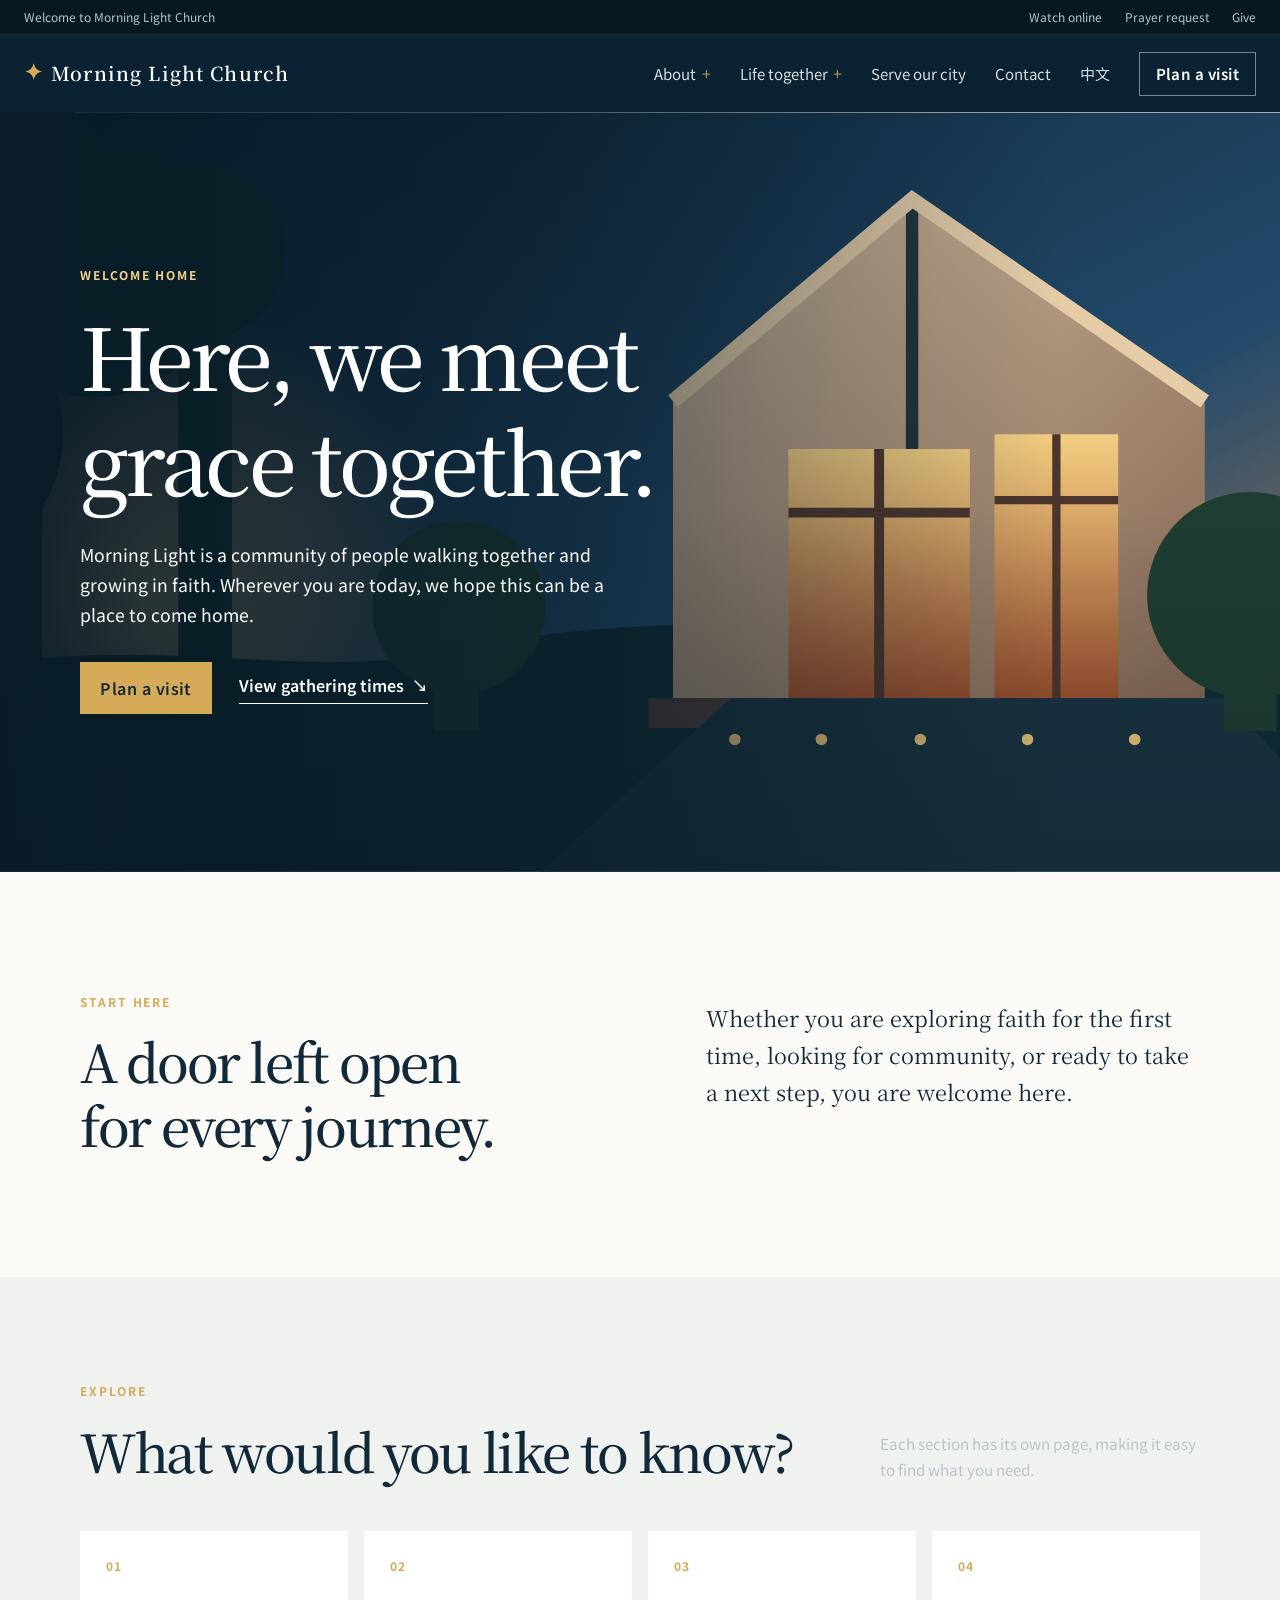
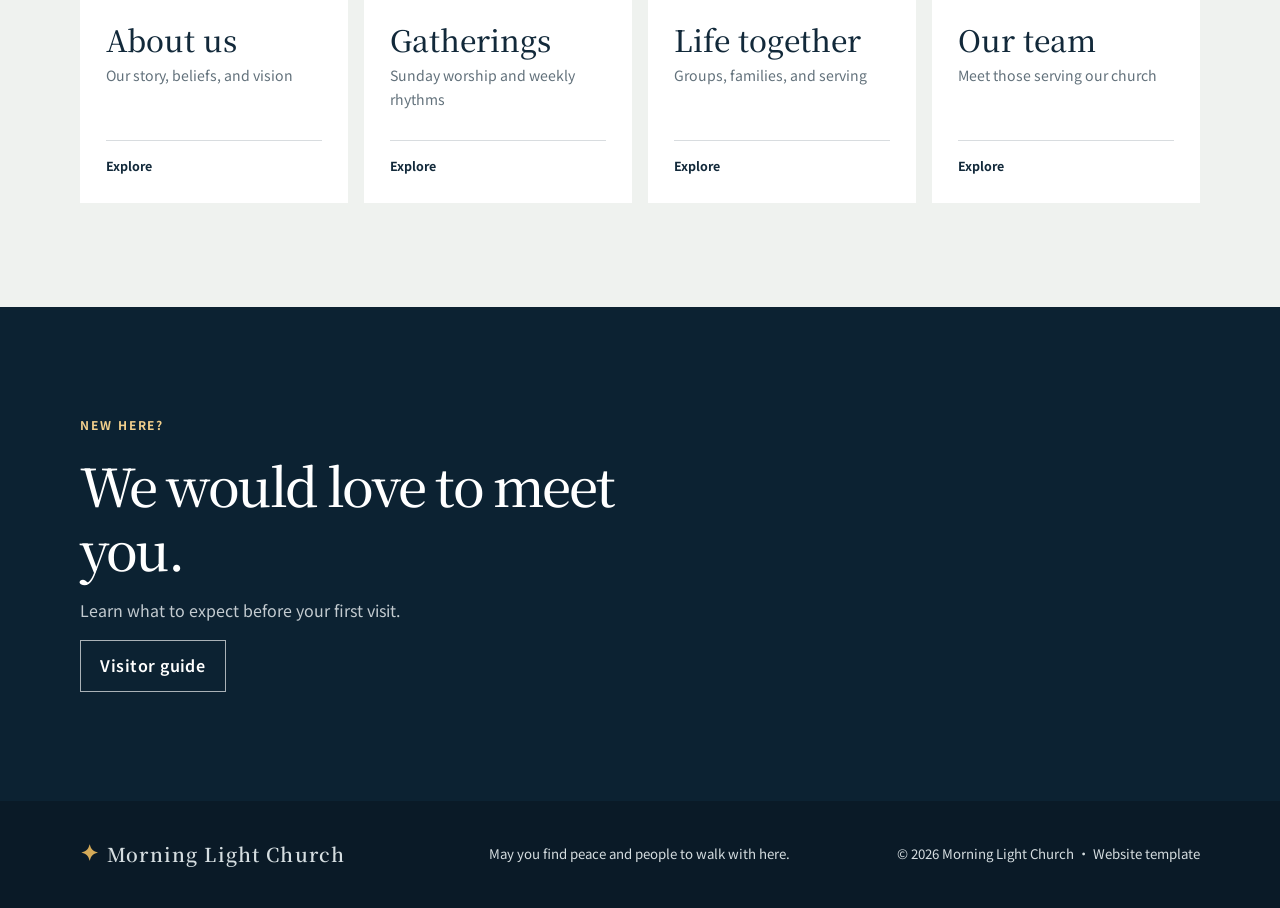
==== en/index.html @ b9b61e39 "Add English website version" ====
<!doctype html><html lang="en"><head><meta charset="UTF-8"/><meta name="viewport" content="width=device-width, initial-scale=1.0"/><meta name="description" content="Morning Light Church — a place to come home."/><title>Morning Light Church | Welcome home</title><link rel="preconnect" href="https://fonts.googleapis.com"/><link rel="preconnect" href="https://fonts.gstatic.com" crossorigin/><link href="https://fonts.googleapis.com/css2?family=Noto+Serif+SC:wght@400;500;600;700&family=Noto+Sans+SC:wght@400;500;600;700&display=swap" rel="stylesheet"/><link rel="stylesheet" href="../styles.css"/></head><body><a class="skip-link" href="#main">Skip to main content</a><header class="site-header"><div class="utility-bar"><div class="header-wrap utility-content"><p>Welcome to Morning Light Church</p><nav><a href="gatherings.html">Watch online</a><a href="contact.html">Prayer request</a><a href="contact.html">Give</a></nav></div></div><div class="main-nav-row"><div class="header-wrap nav-content"><a class="brand" href="index.html"><span class="brand-mark">✦</span><span>Morning Light Church</span></a><button class="menu-toggle" type="button" aria-expanded="false" aria-controls="site-nav"><span></span><span></span><span></span><b>Menu</b></button><nav id="site-nav" class="site-nav"><details class="nav-group"><summary>About</summary><div class="dropdown-menu"><a href="about.html">Our church</a><a href="team.html">Pastors & team</a><a href="visit.html">Plan a visit</a></div></details><details class="nav-group"><summary>Life together</summary><div class="dropdown-menu"><a href="gatherings.html">Gatherings</a><a href="ministries.html">Groups & ministries</a><a href="contact.html">Prayer & care</a></div></details><a href="ministries.html">Serve our city</a><a href="contact.html">Contact</a><a class="language-toggle" href="../index.html">中文</a><a class="nav-button" href="visit.html">Plan a visit</a></nav></div></div></header><main id="main"><section class="hero"><img src="../assets/church-hero.svg" alt="An illustrated church building glowing at dusk"/><div class="hero-overlay"></div><div class="hero-content wrap"><p class="eyebrow light">WELCOME HOME</p><h1>Here, we meet<br/>grace together.</h1><p class="hero-copy">Morning Light is a community of people walking together and growing in faith. Wherever you are today, we hope this can be a place to come home.</p><div class="hero-actions"><a class="button button-gold" href="visit.html">Plan a visit</a><a class="text-link light" href="gatherings.html">View gathering times <span aria-hidden="true">↘</span></a></div></div></section><section class="home-intro wrap section-pad"><div><p class="eyebrow">START HERE</p><h2>A door left open<br/>for every journey.</h2></div><p class="lead">Whether you are exploring faith for the first time, looking for community, or ready to take a next step, you are welcome here.</p></section><section class="home-links"><div class="wrap"><div class="section-heading"><div><p class="eyebrow">EXPLORE</p><h2>What would you like to know?</h2></div><p>Each section has its own page, making it easy to find what you need.</p></div><div class="link-card-grid"><a class="link-card" href="about.html"><span>01</span><h3>About us</h3><p>Our story, beliefs, and vision</p><b>Explore</b></a><a class="link-card" href="gatherings.html"><span>02</span><h3>Gatherings</h3><p>Sunday worship and weekly rhythms</p><b>Explore</b></a><a class="link-card" href="ministries.html"><span>03</span><h3>Life together</h3><p>Groups, families, and serving</p><b>Explore</b></a><a class="link-card" href="team.html"><span>04</span><h3>Our team</h3><p>Meet those serving our church</p><b>Explore</b></a></div></div></section><section class="home-cta"><div class="wrap"><p class="eyebrow light">NEW HERE?</p><h2>We would love to meet you.</h2><p>Learn what to expect before your first visit.</p><a class="button button-outline" href="visit.html">Visitor guide</a></div></section></main><footer class="site-footer"><div class="wrap footer-grid"><a class="brand" href="index.html"><span class="brand-mark">✦</span><span>Morning Light Church</span></a><p>May you find peace and people to walk with here.</p><p>© <span id="year"></span> Morning Light Church · Website template</p></div></footer><script src="../script.js"></script></body></html>
---- styles.css ----
:root {
  --ink: #12293a;
  --deep: #0c2232;
  --paper: #fbfaf7;
  --sand: #e9e2d7;
  --gold: #d5aa58;
  --muted: #62717b;
  --line: rgba(18, 41, 58, .16);
  --serif: "Noto Serif SC", Georgia, serif;
  --sans: "Noto Sans SC", system-ui, sans-serif;
}

* { box-sizing: border-box; }
html { scroll-behavior: smooth; scroll-padding-top: 5rem; }
body { margin: 0; color: var(--ink); background: var(--paper); font-family: var(--sans); font-size: 16px; line-height: 1.7; }
a { color: inherit; text-decoration: none; }
.wrap { width: min(1120px, calc(100% - 3rem)); margin: 0 auto; }
.section-pad { padding: 7.5rem 0; }
.skip-link { position: fixed; left: 1rem; top: -5rem; z-index: 100; background: var(--gold); padding: .5rem 1rem; color: var(--deep); }
.skip-link:focus { top: 1rem; }

.site-header { background: rgba(12, 34, 50, .98); color: white; position: sticky; top: 0; z-index: 20; }
.header-wrap { margin: 0 auto; width: min(1320px, calc(100% - 3rem)); }
.utility-bar { background: #081823; border-bottom: 1px solid rgba(255,255,255,.1); font-size: .75rem; }
.utility-content { align-items: center; color: #b8c5ca; display: flex; height: 2.15rem; justify-content: space-between; }
.utility-content p { margin: 0; }
.utility-content nav { display: flex; gap: 1.4rem; }
.utility-content a:hover { color: var(--gold); }
.main-nav-row { background: rgba(12, 34, 50, .98); }
.nav-content { align-items: center; display: flex; height: 4.8rem; justify-content: space-between; }
.brand { align-items: center; display: inline-flex; font-family: var(--serif); font-size: 1.2rem; font-weight: 600; gap: .5rem; letter-spacing: .06em; white-space: nowrap; }
.brand-mark { color: var(--gold); font-family: Georgia, serif; font-size: 1.35rem; }
.site-nav { align-items: center; display: flex; gap: 1.8rem; font-size: .94rem; }
.site-nav > a:not(.nav-button), .nav-group > summary { cursor: pointer; opacity: .84; }
.site-nav > a:hover, .site-nav > a:focus, .nav-group > summary:hover, .nav-group > summary:focus { color: var(--gold); opacity: 1; }
.nav-group { position: relative; }
.nav-group summary { list-style: none; }
.nav-group summary::-webkit-details-marker { display: none; }
.nav-group summary::after { color: var(--gold); content: "+"; font-size: 1rem; margin-left: .35rem; }
.nav-group[open] summary::after { content: "–"; }
.dropdown-menu { background: #102b3d; border: 1px solid rgba(255,255,255,.14); box-shadow: 0 1rem 2rem rgba(0,0,0,.22); display: grid; left: -.8rem; min-width: 11.4rem; padding: .5rem .8rem; position: absolute; top: 2rem; }
.dropdown-menu a { border-bottom: 1px solid rgba(255,255,255,.1); color: #e8edef; padding: .62rem 0; }
.dropdown-menu a:last-child { border: 0; }
.dropdown-menu a:hover { color: var(--gold); }
.nav-button, .button { border: 1px solid transparent; display: inline-block; font-weight: 600; letter-spacing: .03em; padding: .72rem 1.2rem; transition: .2s ease; }
.nav-button { border-color: rgba(255,255,255,.45); padding: .5rem 1rem; }
.nav-button:hover { background: white; color: var(--deep); }
.menu-toggle { background: transparent; border: 0; color: white; cursor: pointer; display: none; padding: .5rem 0; }
.menu-toggle span { background: currentColor; display: block; height: 1px; margin: 4px 0; width: 22px; }
.menu-toggle b { clip: rect(0 0 0 0); clip-path: inset(50%); height: 1px; overflow: hidden; position: absolute; white-space: nowrap; width: 1px; }

.hero { color: #fff; min-height: min(760px, calc(100vh - 5rem)); overflow: hidden; position: relative; }
.hero > img, .hero-overlay { height: 100%; inset: 0; position: absolute; width: 100%; }
.hero > img { object-fit: cover; object-position: center; }
.hero-overlay { background: linear-gradient(90deg, rgba(8, 26, 39, .91) 0%, rgba(8,26,39,.55) 45%, rgba(8,26,39,.05) 83%), linear-gradient(0deg, rgba(8,26,39,.26), transparent 48%); }
.hero-content { padding-top: clamp(7rem, 17vh, 12rem); position: relative; }
.eyebrow, .section-label, .card-kicker, .detail-label { font-size: .75rem; font-weight: 700; letter-spacing: .16em; margin: 0 0 1.05rem; text-transform: uppercase; }
.eyebrow { color: var(--gold); }
.eyebrow.light { color: #f2cf8c; }
h1, h2 { font-family: var(--serif); font-weight: 500; letter-spacing: -.045em; line-height: 1.22; }
h1 { font-size: clamp(3.2rem, 6.7vw, 6.2rem); margin: 0; }
h2 { font-size: clamp(2.3rem, 4.1vw, 4.1rem); margin: 0; }
.hero-copy { font-size: 1.1rem; margin: 1.8rem 0 2rem; max-width: 34rem; }
.hero-actions { align-items: center; display: flex; flex-wrap: wrap; gap: 1.7rem; }
.button-gold { background: var(--gold); color: #132837; }
.button-gold:hover { background: #f0c978; transform: translateY(-2px); }
.text-link { border-bottom: 1px solid currentColor; font-weight: 600; padding-bottom: .25rem; }
.text-link span { display: inline-block; padding-left: .25rem; }
.text-link:hover span { transform: translate(2px, 2px); }
.scroll-note { bottom: 1.5rem; font-size: .75rem; font-weight: 600; letter-spacing: .1em; position: absolute; right: max(1.5rem, calc((100% - 1120px) / 2)); text-transform: uppercase; }
.scroll-note span { font-size: 1.2rem; margin-left: .5rem; }

.intro { display: grid; gap: 2rem; grid-template-columns: 1fr 3fr; }
.section-label { color: var(--muted); padding-top: .65rem; }
.intro-grid { display: grid; gap: 3rem; grid-template-columns: 1fr 1fr; }
.lead { font-family: var(--serif); font-size: 1.35rem; line-height: 1.7; margin-top: 0; }
.intro-grid .text-link { display: inline-block; margin-top: .8rem; }

.gatherings { background: var(--deep); color: #f9f7f3; }
.section-heading { align-items: end; display: flex; gap: 2rem; justify-content: space-between; margin-bottom: 3rem; }
.section-heading > p { color: #bac4c9; font-size: .95rem; margin: 0; max-width: 20rem; }
.gathering-grid { display: grid; gap: 1rem; grid-template-columns: repeat(3, 1fr); }
.gathering-card { background: rgba(255,255,255,.06); border: 1px solid rgba(255,255,255,.15); display: flex; flex-direction: column; min-height: 292px; padding: 2rem; }
.gathering-card.featured { background: var(--gold); border-color: var(--gold); color: var(--deep); }
.card-kicker { color: inherit; opacity: .72; }
.time { font-family: var(--serif); font-size: 1.1rem; margin: 0 0 .4rem; }
.time strong { display: block; font-size: 2.4rem; font-weight: 500; }
.gathering-card > p:not(.card-kicker):not(.time) { color: inherit; opacity: .82; }
.tag { border-top: 1px solid currentColor; font-size: .76rem; font-weight: 600; letter-spacing: .08em; margin-top: auto; opacity: .72; padding-top: 1rem; text-transform: uppercase; }

.ministries { padding-bottom: 7.5rem; }
.section-heading.narrow { display: block; }
.ministry-list { border-top: 1px solid var(--line); }
.ministry-row { align-items: baseline; border-bottom: 1px solid var(--line); display: grid; font-family: var(--serif); font-size: clamp(1.4rem, 2.5vw, 2.2rem); gap: 1rem; grid-template-columns: 1.3fr 1fr auto; padding: 1.6rem 0; transition: color .2s, padding .2s; }
.ministry-row span:nth-child(2) { color: var(--muted); font-family: var(--sans); font-size: .92rem; }
.ministry-row b { color: var(--gold); font-family: var(--sans); font-size: 1.7rem; font-weight: 400; }
.ministry-row:hover { color: #9e6d1d; padding-left: .65rem; }

.team { background: #eff2ef; }
.team-heading { align-items: end; }
.team-heading > div:last-child { max-width: 22rem; }
.team-heading .text-link { display: inline-block; margin-top: 1rem; }
.team-grid { display: grid; gap: 1.2rem; grid-template-columns: repeat(3, 1fr); }
.person-card { background: white; padding: 1.35rem 1.35rem 1.7rem; }
.avatar { align-items: center; color: white; display: flex; font-family: var(--serif); font-size: 2.1rem; height: 13rem; justify-content: center; margin-bottom: 1.4rem; overflow: hidden; position: relative; }
.avatar::after { background: linear-gradient(145deg, transparent 40%, rgba(255,255,255,.2)); content: ""; inset: 0; position: absolute; }
.avatar-one { background: linear-gradient(135deg, #1b4755, #9c7948); }
.avatar-two { background: linear-gradient(135deg, #604d4c, #c49965); }
.avatar-three { background: linear-gradient(135deg, #2b4650, #799788); }
.role { color: #87662d; font-size: .74rem; font-weight: 700; letter-spacing: .12em; margin: 0; text-transform: uppercase; }
.person-card h3 { font-family: var(--serif); font-size: 1.8rem; font-weight: 500; margin: .35rem 0 .65rem; }
.person-card > p:last-child { color: var(--muted); font-size: .91rem; margin: 0; }

.visit { background: var(--deep); color: white; display: grid; grid-template-columns: 1.08fr .92fr; min-height: 38rem; }
.visit-image { background: linear-gradient(90deg, transparent 58%, var(--deep)), url("assets/church-hero.svg") center / cover; }
.visit-copy { align-self: center; max-width: 36rem; padding: 5rem clamp(2rem, 7vw, 7rem) 5rem 3rem; }
.visit-copy > p:not(.eyebrow) { color: #c3cbd0; margin: 1.6rem 0 2rem; }
.button-outline { border-color: rgba(255,255,255,.65); color: white; }
.button-outline:hover { background: white; color: var(--deep); }

.contact { display: grid; gap: 4rem; grid-template-columns: 1fr 1fr; }
.contact-intro { font-size: 1.1rem; max-width: 29rem; }
.contact-details { display: grid; gap: 1.25rem; grid-template-columns: 1fr 1fr; }
.contact-details > div { border-top: 1px solid var(--line); padding-top: 1rem; }
.detail-label { color: var(--muted); margin-bottom: .3rem; }
.contact-details p { margin: 0; }
.contact-details a:not(.button) { border-bottom: 1px solid var(--ink); }
.button-dark { align-self: end; background: var(--deep); color: white; justify-self: start; }
.button-dark:hover { background: #29485d; }
.template-note { color: var(--muted); font-size: .78rem; grid-column: 1 / -1; }
.site-footer { background: #0a1a27; color: #d5dde0; padding: 2.2rem 0; }
.footer-grid { align-items: center; display: grid; gap: 1.5rem; grid-template-columns: 1fr 1fr auto; }
.footer-grid p { font-size: .83rem; margin: 0; }

/* Multi-page content */
.home-intro { align-items: start; display: grid; gap: 5rem; grid-template-columns: 1.05fr .95fr; }
.home-intro .lead { margin: .5rem 0 0; }
.home-links { background: #eff2ef; padding: 6.5rem 0; }
.link-card-grid { display: grid; gap: 1rem; grid-template-columns: repeat(4, 1fr); }
.link-card { background: white; display: flex; flex-direction: column; min-height: 17rem; padding: 1.6rem; transition: background .2s, transform .2s; }
.link-card:hover { background: var(--deep); color: white; transform: translateY(-4px); }
.link-card > span { color: var(--gold); font-size: .75rem; font-weight: 700; letter-spacing: .12em; }
.link-card h3 { font-family: var(--serif); font-size: 1.85rem; font-weight: 500; line-height: 1.3; margin: 2.7rem 0 .35rem; }
.link-card p { color: var(--muted); font-size: .88rem; margin: 0; }
.link-card:hover p { color: #c8d3d7; }
.link-card b { border-top: 1px solid var(--line); font-size: .78rem; margin-top: auto; padding-top: .9rem; }
.link-card:hover b { border-color: rgba(255,255,255,.25); }
.next-steps { align-items: end; display: grid; gap: 5rem; grid-template-columns: .9fr 1.1fr; }
.schedule-mini { display: grid; gap: .75rem; grid-template-columns: repeat(3, 1fr); }
.schedule-mini article { border-top: 1px solid var(--line); display: grid; padding-top: .8rem; }
.schedule-mini p { color: var(--muted); font-size: .78rem; font-weight: 700; letter-spacing: .1em; margin: 0; text-transform: uppercase; }
.schedule-mini strong { font-family: var(--serif); font-size: 2rem; font-weight: 500; }
.schedule-mini span { font-size: .88rem; }
.schedule-mini .button { grid-column: 1 / -1; justify-self: start; margin-top: 1rem; }
.home-cta { background: var(--deep); color: white; padding: 6.8rem 0; }
.home-cta .wrap { max-width: 1120px; }
.home-cta h2 { max-width: 36rem; }
.home-cta p:not(.eyebrow) { color: #c3cbd0; max-width: 31rem; }

.page-banner { background: linear-gradient(115deg, #102d3e, #264b5c); color: white; padding: 7rem 0 6.2rem; }
.page-banner.compact { padding: 5.6rem 0; }
.page-banner h1 { font-size: clamp(3rem, 5.4vw, 5.4rem); max-width: 54rem; }
.page-banner > .wrap > p:last-child { color: #c6d0d5; font-size: 1.05rem; max-width: 41rem; }
.visit-banner { background: linear-gradient(90deg, rgba(10,31,44,.9), rgba(10,31,44,.66)), url("assets/church-hero.svg") center / cover; }
.content-grid { display: grid; gap: 4rem; grid-template-columns: 1fr 2fr; }
.content-grid > div { max-width: 45rem; }
.content-grid > div > p:not(.lead) { font-size: 1.05rem; }
.values { background: var(--deep); color: white; padding: 6.2rem 0; }
.value-grid { display: grid; gap: 2rem; grid-template-columns: repeat(3, 1fr); }
.value-grid article { border-top: 1px solid rgba(255,255,255,.25); padding-top: 1.2rem; }
.value-grid span { color: var(--gold); font-size: .76rem; font-weight: 700; letter-spacing: .12em; }
.value-grid h2 { font-size: 2.25rem; margin: 1.5rem 0 .55rem; }
.value-grid p { color: #c4d0d3; margin: 0; }
.centered-cta { text-align: center; }
.centered-cta .button { margin-top: 1.2rem; }
.soft-section { background: #eff2ef; padding: 3.8rem 0; }
.split-callout { align-items: end; display: flex; gap: 2rem; justify-content: space-between; }
.split-callout h2 { font-size: clamp(2.1rem, 3.4vw, 3.4rem); }
.schedule-list { border-top: 1px solid var(--line); }
.schedule-list article { align-items: center; border-bottom: 1px solid var(--line); display: grid; gap: 2rem; grid-template-columns: 5rem 8rem 1fr auto; padding: 2rem 0; }
.schedule-day { color: var(--muted); font-size: .85rem; font-weight: 700; letter-spacing: .1em; margin: 0; }
.schedule-time { font-family: var(--serif); font-size: 2.2rem; margin: 0; }
.schedule-list h2 { font-size: 1.7rem; margin: 0; }
.schedule-list h2 + p { color: var(--muted); font-size: .92rem; margin: .25rem 0 0; }
.schedule-list span { border: 1px solid var(--line); font-size: .76rem; padding: .3rem .6rem; }
.ministry-page-list { border-top: 1px solid var(--line); }
.ministry-page-list article { align-items: center; border-bottom: 1px solid var(--line); display: grid; gap: 2rem; grid-template-columns: 3rem 1fr auto; padding: 2rem 0; }
.ministry-page-list > article > span { color: #9e6d1d; font-size: .78rem; font-weight: 700; letter-spacing: .1em; }
.ministry-page-list h2 { font-size: 2rem; margin: 0; }
.ministry-page-list p { color: var(--muted); margin: .25rem 0 0; }
.ministry-page-list a { border-bottom: 1px solid var(--ink); font-size: .9rem; font-weight: 700; }
.visit-steps { display: grid; gap: 1rem; grid-template-columns: repeat(3, 1fr); }
.visit-steps article { background: #eff2ef; min-height: 15rem; padding: 1.7rem; }
.visit-steps span { color: #9e6d1d; font-size: .75rem; font-weight: 700; letter-spacing: .12em; }
.visit-steps h3 { font-family: var(--serif); font-size: 1.8rem; font-weight: 500; margin: 2rem 0 .5rem; }
.visit-steps p { color: var(--muted); font-size: .9rem; margin: 0; }
.contact-page { display: grid; gap: 5rem; grid-template-columns: 1fr 1fr; }
.contact-details.wide { gap: 1.7rem 2rem; }

@media (max-width: 760px) {
  .wrap { width: min(100% - 2.25rem, 1120px); }
  .section-pad { padding: 4.8rem 0; }
  .header-wrap { width: min(100% - 2.25rem, 1120px); }
  .utility-bar { display: none; }
  .nav-content { height: 4.5rem; }
  .menu-toggle { display: block; }
  .site-nav { align-items: stretch; background: var(--deep); display: none; flex-direction: column; gap: 0; left: 0; padding: .6rem 1.125rem 1.2rem; position: absolute; right: 0; top: 4.5rem; }
  .site-nav.is-open { display: flex; }
  .site-nav > a, .nav-group { border-bottom: 1px solid rgba(255,255,255,.12); padding: .85rem 0; }
  .nav-group summary { display: flex; justify-content: space-between; }
  .dropdown-menu { box-shadow: none; margin-top: .65rem; position: static; }
  .site-nav .nav-button { border: 1px solid rgba(255,255,255,.4); margin-top: .7rem; text-align: center; }
  .hero { min-height: 650px; }
  .hero-content { padding-top: 8.5rem; }
  .hero-overlay { background: linear-gradient(90deg, rgba(8,26,39,.85), rgba(8,26,39,.35)), linear-gradient(0deg, rgba(8,26,39,.55), transparent); }
  .intro, .intro-grid, .contact { grid-template-columns: 1fr; }
  .intro { gap: 0; }
  .intro-grid { gap: 1.2rem; }
  .section-heading { align-items: start; flex-direction: column; margin-bottom: 2rem; }
  .gathering-grid { grid-template-columns: 1fr; }
  .gathering-card { min-height: 230px; }
  .ministry-row { align-items: center; grid-template-columns: 1fr auto; }
  .ministry-row span:nth-child(2) { display: none; }
  .visit { grid-template-columns: 1fr; }
  .visit-image { height: 18rem; }
  .visit-copy { padding: 3.8rem 1.125rem; }
  .contact-details { grid-template-columns: 1fr; }
  .team-grid { grid-template-columns: 1fr; }
  .avatar { height: 11rem; }
  .footer-grid { align-items: start; grid-template-columns: 1fr; }
  .home-intro, .next-steps, .content-grid, .contact-page { gap: 2rem; grid-template-columns: 1fr; }
  .home-links { padding: 4.8rem 0; }
  .link-card-grid { grid-template-columns: 1fr 1fr; }
  .link-card { min-height: 14rem; }
  .link-card h3 { font-size: 1.45rem; margin-top: 1.8rem; }
  .schedule-mini { grid-template-columns: 1fr 1fr; }
  .page-banner, .page-banner.compact { padding: 4.7rem 0; }
  .value-grid, .visit-steps { grid-template-columns: 1fr; }
  .value-grid { gap: 1.3rem; }
  .split-callout { align-items: start; flex-direction: column; }
  .schedule-list article { align-items: start; gap: .5rem 1rem; grid-template-columns: 4rem 1fr; }
  .schedule-list article > div { grid-column: 1 / -1; }
  .schedule-list article > span { grid-column: 1 / -1; }
  .ministry-page-list article { align-items: start; gap: .7rem 1rem; grid-template-columns: 2rem 1fr; }
  .ministry-page-list article > a { grid-column: 2; justify-self: start; }
}

@media (prefers-reduced-motion: reduce) { html { scroll-behavior: auto; } *, *::before, *::after { transition-duration: .01ms !important; } }
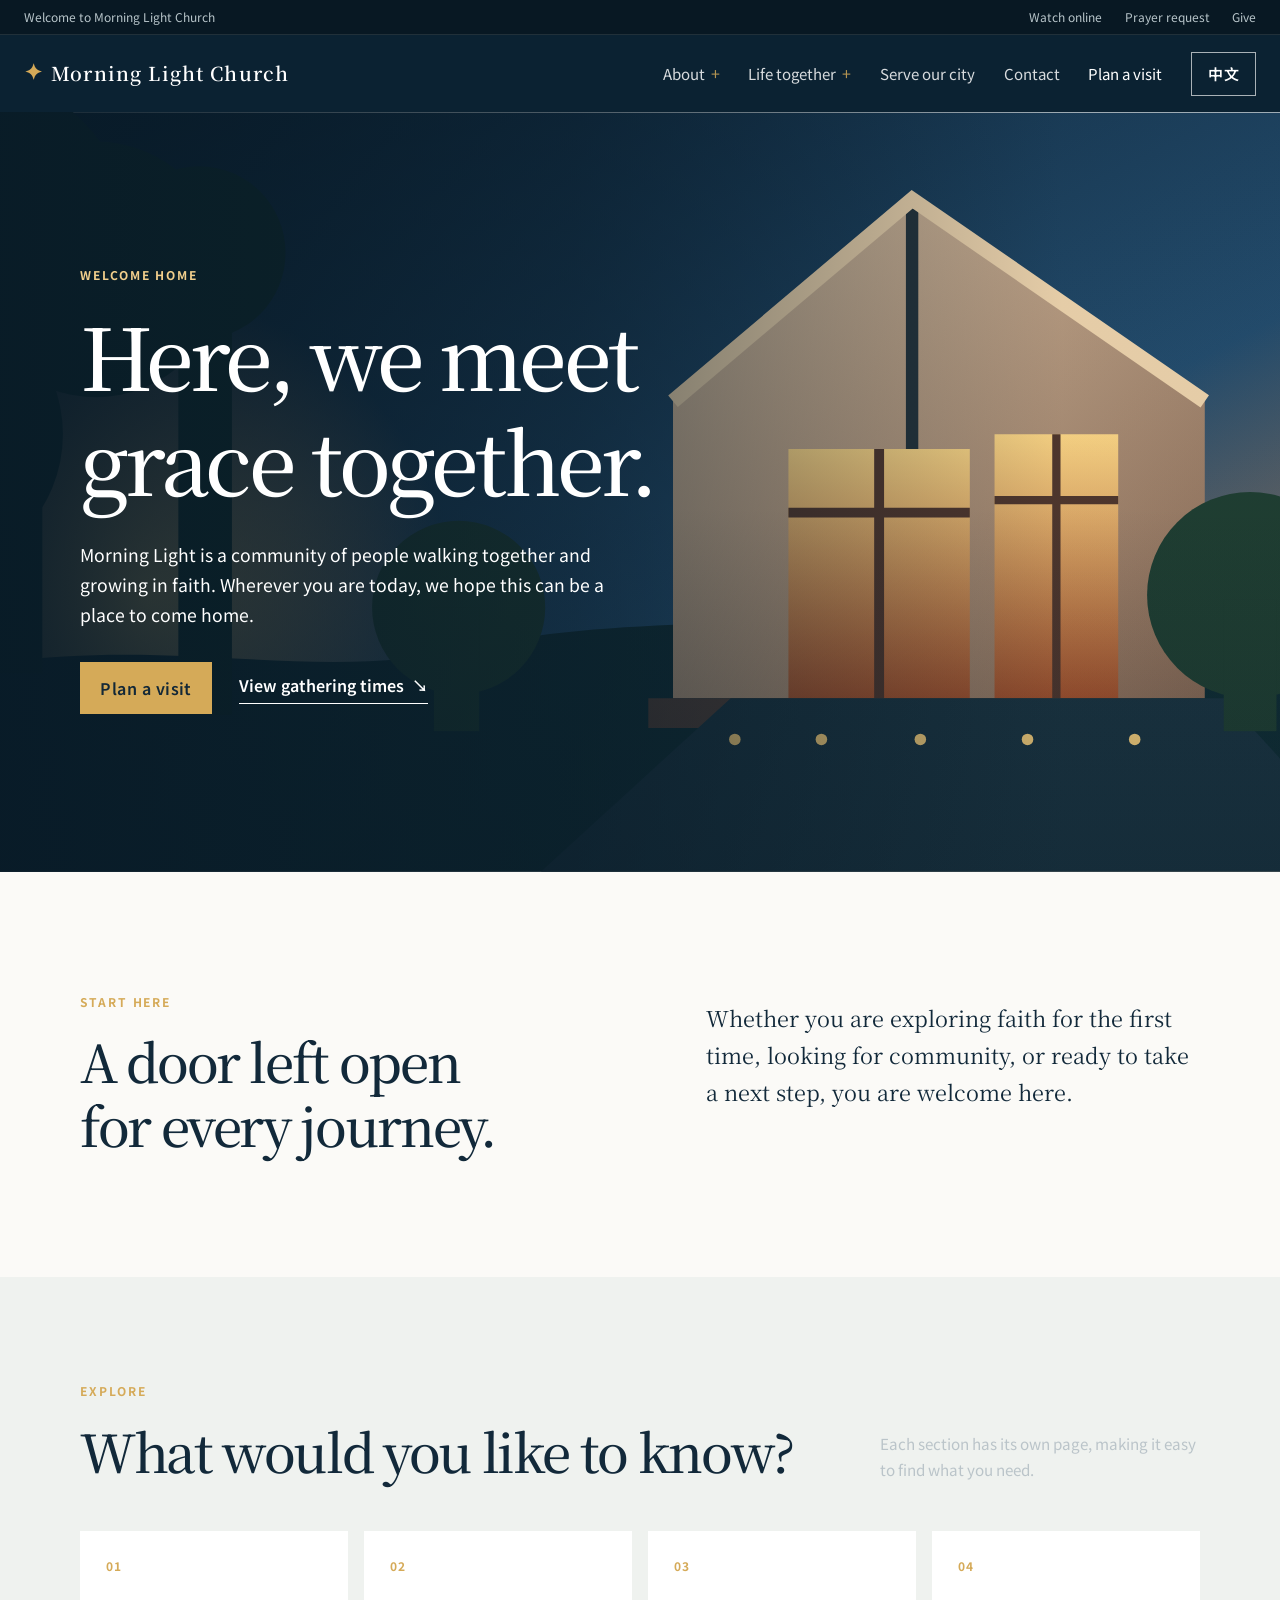
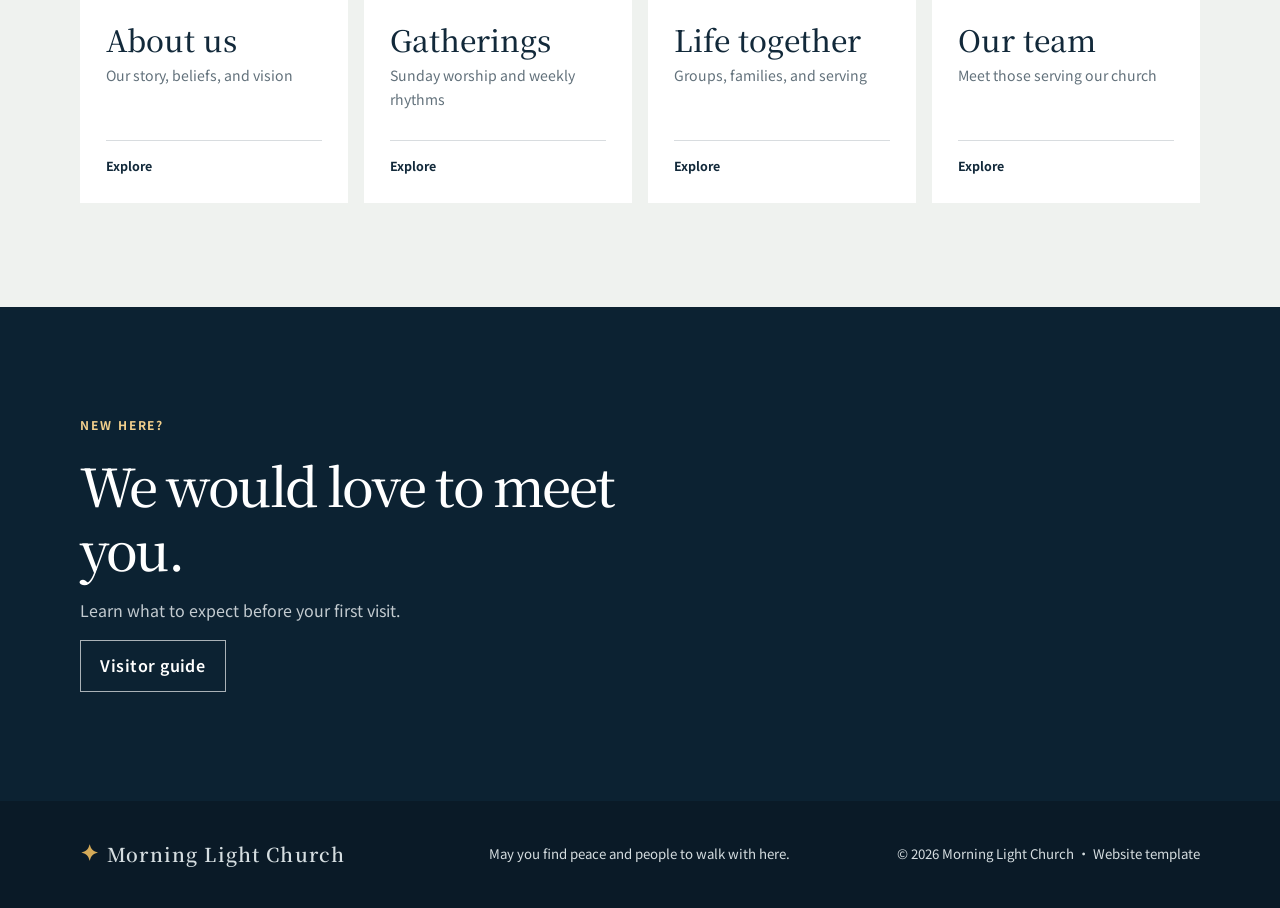
==== commit 52770462: "Reorder English home navigation Move language toggle button after the menu button for better accessi" ====
--- a/en/index.html
+++ b/en/index.html
@@ -1 +1,3 @@
 <!doctype html><html lang="en"><head><meta charset="UTF-8"/><meta name="viewport" content="width=device-width, initial-scale=1.0"/><meta name="description" content="Morning Light Church — a place to come home."/><title>Morning Light Church | Welcome home</title><link rel="preconnect" href="https://fonts.googleapis.com"/><link rel="preconnect" href="https://fonts.gstatic.com" crossorigin/><link href="https://fonts.googleapis.com/css2?family=Noto+Serif+SC:wght@400;500;600;700&family=Noto+Sans+SC:wght@400;500;600;700&display=swap" rel="stylesheet"/><link rel="stylesheet" href="../styles.css"/></head><body><a class="skip-link" href="#main">Skip to main content</a><header class="site-header"><div class="utility-bar"><div class="header-wrap utility-content"><p>Welcome to Morning Light Church</p><nav><a href="gatherings.html">Watch online</a><a href="contact.html">Prayer request</a><a href="contact.html">Give</a></nav></div></div><div class="main-nav-row"><div class="header-wrap nav-content"><a class="brand" href="index.html"><span class="brand-mark">✦</span><span>Morning Light Church</span></a><button class="menu-toggle" type="button" aria-expanded="false" aria-controls="site-nav"><span></span><span></span><span></span><b>Menu</b></button><nav id="site-nav" class="site-nav"><details class="nav-group"><summary>About</summary><div class="dropdown-menu"><a href="about.html">Our church</a><a href="team.html">Pastors & team</a><a href="visit.html">Plan a visit</a></div></details><details class="nav-group"><summary>Life together</summary><div class="dropdown-menu"><a href="gatherings.html">Gatherings</a><a href="ministries.html">Groups & ministries</a><a href="contact.html">Prayer & care</a></div></details><a href="ministries.html">Serve our city</a><a href="contact.html">Contact</a><a class="language-toggle" href="../index.html">中文</a><a class="nav-button" href="visit.html">Plan a visit</a></nav></div></div></header><main id="main"><section class="hero"><img src="../assets/church-hero.svg" alt="An illustrated church building glowing at dusk"/><div class="hero-overlay"></div><div class="hero-content wrap"><p class="eyebrow light">WELCOME HOME</p><h1>Here, we meet<br/>grace together.</h1><p class="hero-copy">Morning Light is a community of people walking together and growing in faith. Wherever you are today, we hope this can be a place to come home.</p><div class="hero-actions"><a class="button button-gold" href="visit.html">Plan a visit</a><a class="text-link light" href="gatherings.html">View gathering times <span aria-hidden="true">↘</span></a></div></div></section><section class="home-intro wrap section-pad"><div><p class="eyebrow">START HERE</p><h2>A door left open<br/>for every journey.</h2></div><p class="lead">Whether you are exploring faith for the first time, looking for community, or ready to take a next step, you are welcome here.</p></section><section class="home-links"><div class="wrap"><div class="section-heading"><div><p class="eyebrow">EXPLORE</p><h2>What would you like to know?</h2></div><p>Each section has its own page, making it easy to find what you need.</p></div><div class="link-card-grid"><a class="link-card" href="about.html"><span>01</span><h3>About us</h3><p>Our story, beliefs, and vision</p><b>Explore</b></a><a class="link-card" href="gatherings.html"><span>02</span><h3>Gatherings</h3><p>Sunday worship and weekly rhythms</p><b>Explore</b></a><a class="link-card" href="ministries.html"><span>03</span><h3>Life together</h3><p>Groups, families, and serving</p><b>Explore</b></a><a class="link-card" href="team.html"><span>04</span><h3>Our team</h3><p>Meet those serving our church</p><b>Explore</b></a></div></div></section><section class="home-cta"><div class="wrap"><p class="eyebrow light">NEW HERE?</p><h2>We would love to meet you.</h2><p>Learn what to expect before your first visit.</p><a class="button button-outline" href="visit.html">Visitor guide</a></div></section></main><footer class="site-footer"><div class="wrap footer-grid"><a class="brand" href="index.html"><span class="brand-mark">✦</span><span>Morning Light Church</span></a><p>May you find peace and people to walk with here.</p><p>© <span id="year"></span> Morning Light Church · Website template</p></div></footer><script src="../script.js"></script></body></html>
+
+<script>document.querySelector('.nav-button')?.after(document.querySelector('.language-toggle'));</script>
--- a/styles.css
+++ b/styles.css
@@ -246,3 +246,11 @@
 }
 
 @media (prefers-reduced-motion: reduce) { html { scroll-behavior: auto; } *, *::before, *::after { transition-duration: .01ms !important; } }
+
+
+/* Language switch emphasis */
+.nav-button { border: 0; font-weight: inherit; letter-spacing: normal; padding: 0; transition: color .2s ease; }
+.nav-button:hover, .nav-button:focus { background: transparent; color: var(--gold); }
+.language-toggle { border: 1px solid rgba(255,255,255,.65); display: inline-block; font-weight: 600; letter-spacing: .03em; opacity: 1 !important; padding: .5rem 1rem; transition: .2s ease; }
+.language-toggle:hover, .language-toggle:focus { background: white; color: var(--deep); }
+@media (max-width: 760px) { .site-nav .nav-button { border: 0; margin-top: 0; text-align: left; } .site-nav .language-toggle { border: 1px solid rgba(255,255,255,.6); margin-top: .7rem; text-align: center; } }
